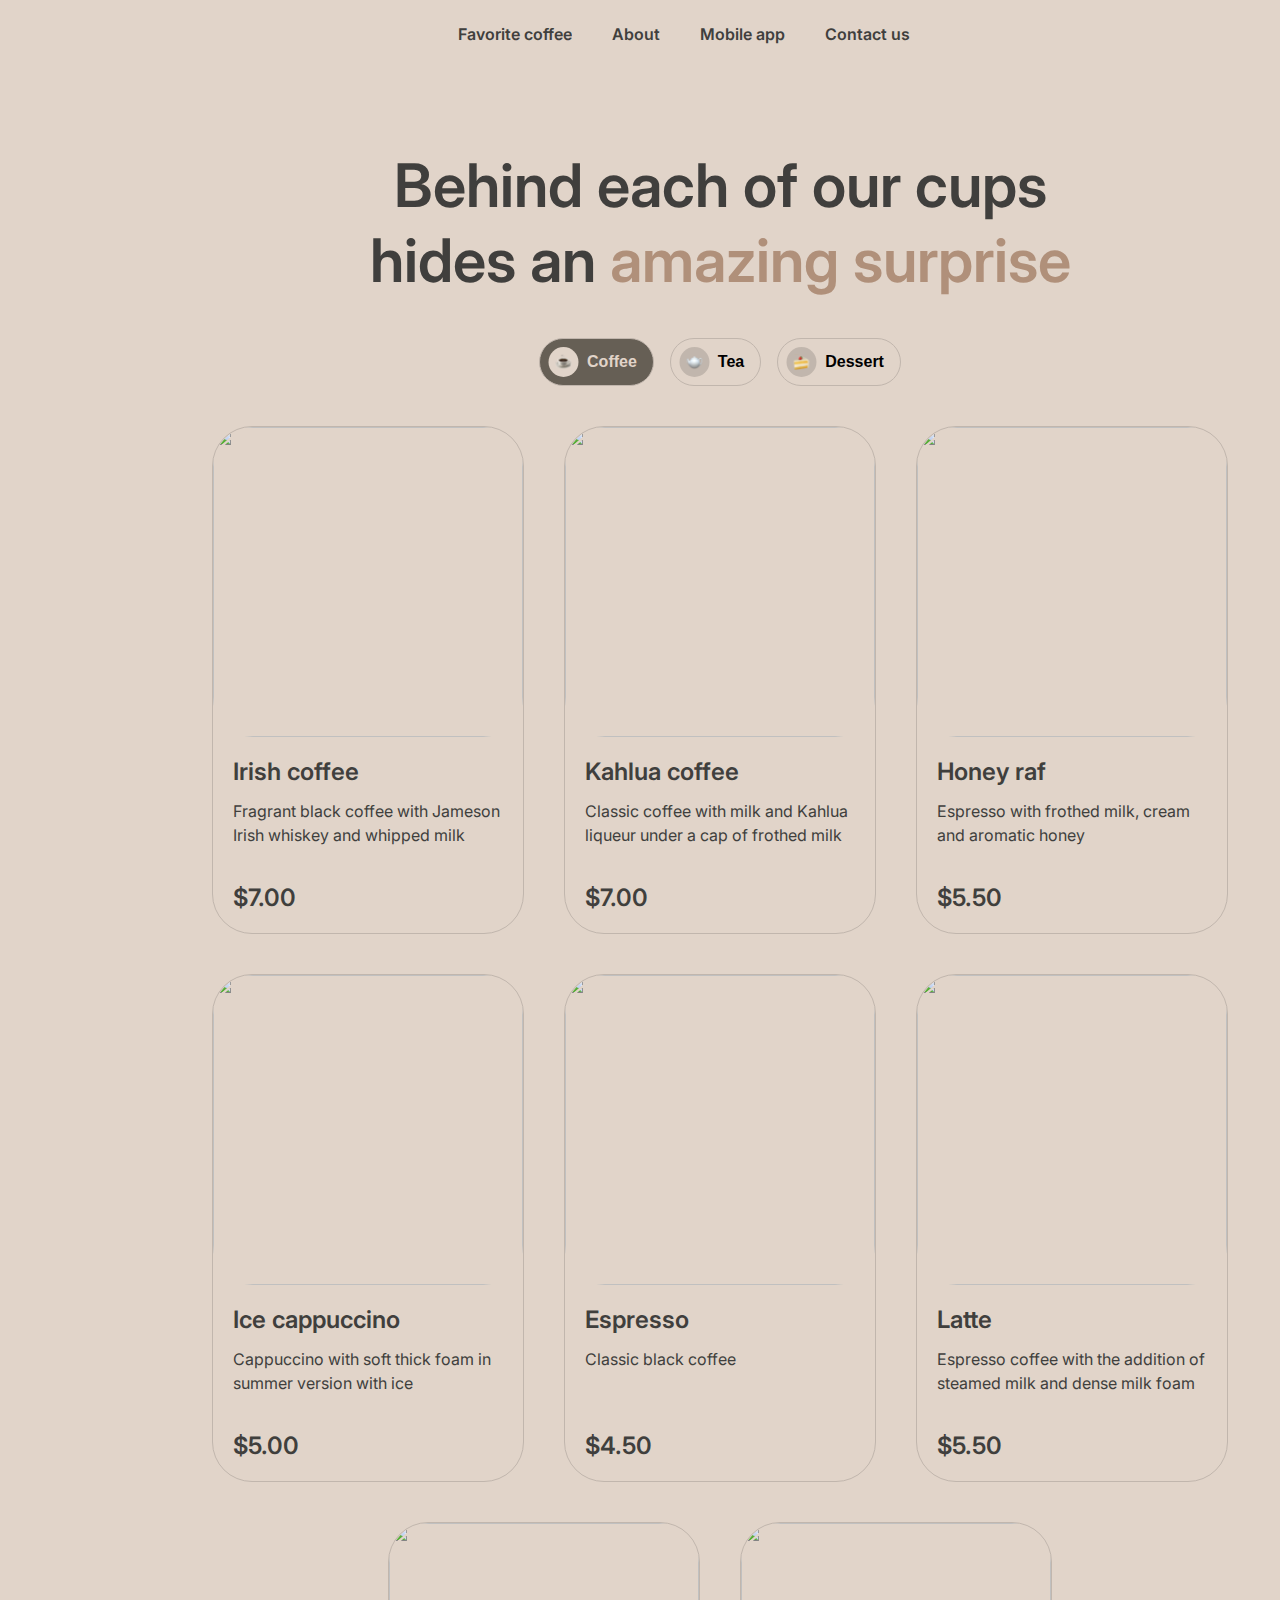
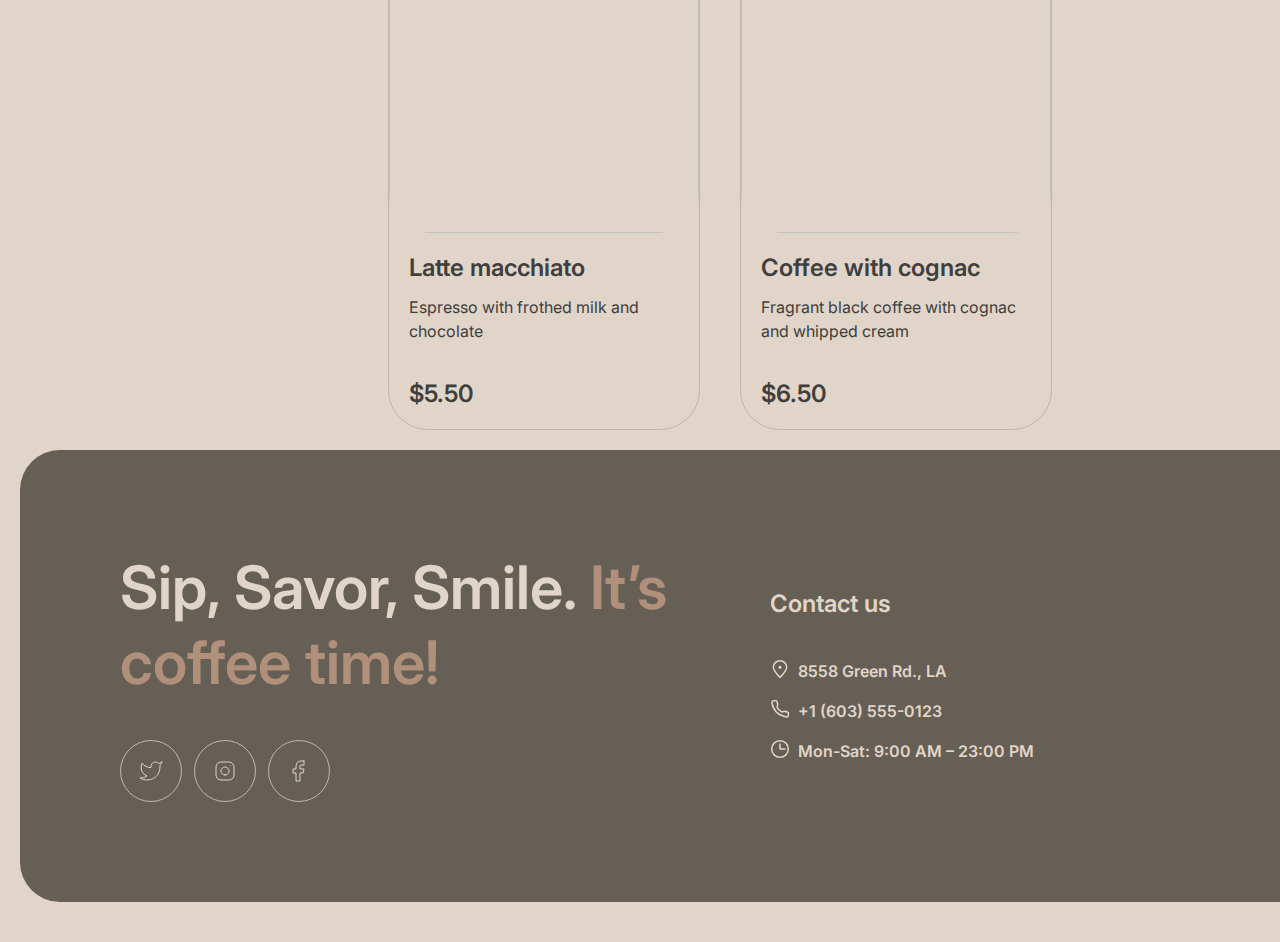
==== menu-coffee.html @ 4a67611c "feat: add file" ====
<!DOCTYPE html>
<html lang="en">
  <head>
    <meta charset="UTF-8" />
    <meta name="viewport" content="width=device-width, initial-scale=1.0" />
    <title>Coffee-House</title>

    <link rel="preconnect" href="https://fonts.googleapis.com" />
    <link rel="preconnect" href="https://fonts.gstatic.com" crossorigin />
    <link
      href="https://fonts.googleapis.com/css2?family=Inter:wght@400;600&display=swap"
      rel="stylesheet"
    />

    <link rel="stylesheet" href="/style.css" />
  </head>
  <body>
    <header>
      <div class="container">
        <div class="header-menu">
          <a href="/home.html"
            ><img class="logo" src="/svg/logo.svg" alt=""
          /></a>
          <div class="nav">
            <nav>
              <ul class="menu">
                <li>
                  <a class="menu_link" href="#Favorite-coffee"
                    >Favorite coffee</a
                  >
                </li>
                <li><a class="menu_link" href="#About">About</a></li>
                <li><a class="menu_link" href="#Mobile-app">Mobile app</a></li>
                <li><a class="menu_link" href="#footer">Contact us</a></li>
              </ul>
            </nav>
          </div>
          <div class="coffee-menu">
            <div id="menu_link" class="menu_link">
              <a id="a" href="/menu-coffee.html" class="menu_link">Menu</a>
              <svg
                xmlns="http://www.w3.org/2000/svg"
                width="20"
                height="20"
                viewBox="0 0 20 20"
                fill="none"
              >
                <path
                  d="M14.166 9.76667V11.6667C14.166 14.8883 11.5543 17.5 8.33268 17.5C5.11102 17.5 2.49935 14.8883 2.49935 11.6667V9.76667C2.49935 9.4353 2.76798 9.16667 3.09935 9.16667H13.566C13.8974 9.16667 14.166 9.4353 14.166 9.76667Z"
                  stroke="#403F3D"
                  stroke-width="1.5"
                  stroke-linecap="round"
                  stroke-linejoin="round"
                />
                <path
                  d="M9.99935 7.49996C9.99935 6.66663 10.5946 5.83329 11.7851 5.83329V5.83329C13.1 5.83329 14.166 4.7673 14.166 3.45234V2.91663"
                  stroke="#403F3D"
                  stroke-width="1.5"
                  stroke-linecap="round"
                  stroke-linejoin="round"
                />
                <path
                  d="M6.66732 7.5V7.08333C6.66732 5.70262 7.78661 4.58333 9.16732 4.58333V4.58333C10.0878 4.58333 10.834 3.83714 10.834 2.91667V2.5"
                  stroke="#403F3D"
                  stroke-width="1.5"
                  stroke-linecap="round"
                  stroke-linejoin="round"
                />
                <path
                  d="M13.334 9.16663H15.4173C16.5679 9.16663 17.5007 10.0994 17.5007 11.25C17.5007 12.4006 16.5679 13.3333 15.4173 13.3333H14.1673"
                  stroke="#403F3D"
                  stroke-width="1.5"
                  stroke-linecap="round"
                  stroke-linejoin="round"
                />
              </svg>
            </div>
          </div>
        </div>
      </div>
    </header>
    <main class="main">
      <section class="menu-coffee">
        <div class="menu-container">
          <div class="offer-menu">
            <h2 id="main-title">
              Behind each of our cups hides an
              <span class="bolt">amazing surprise</span>
            </h2>
            <div class="tabs">
              <button id="tabs-btn" class="tabs-btn">
                <svg
                  width="31"
                  height="30"
                  viewBox="0 0 31 30"
                  fill="none"
                  xmlns="http://www.w3.org/2000/svg"
                  xmlns:xlink="http://www.w3.org/1999/xlink"
                >
                  <rect x="0.5" width="30" height="30" rx="15" fill="#e1d4c9" />
                  <path
                    d="M7.5 23.12H23.5V7.12H7.5V23.12Z"
                    fill="url(#pattern0)"
                  />
                  <defs>
                    <pattern
                      id="pattern0"
                      patternContentUnits="objectBoundingBox"
                      width="1"
                      height="1"
                    >
                      <use
                        xlink:href="#image0_20338_2389"
                        transform="scale(0.015625)"
                      />
                    </pattern>
                    <image
                      id="image0_20338_2389"
                      width="64"
                      height="64"
                      xlink:href="[data-uri]"
                    />
                  </defs>
                </svg>
                <span class="link-button">Coffee</span></button
              ><button class="tabs-btn">
                <svg
                  width="31"
                  height="30"
                  viewBox="0 0 31 30"
                  fill="none"
                  xmlns="http://www.w3.org/2000/svg"
                  xmlns:xlink="http://www.w3.org/1999/xlink"
                >
                  <rect x="0.5" width="30" height="30" rx="15" fill="#C1B6AD" />
                  <path
                    d="M7.5 23.12H23.5V7.12H7.5V23.12Z"
                    fill="url(#pattern5)"
                  />
                  <defs>
                    <pattern
                      id="pattern5"
                      patternContentUnits="objectBoundingBox"
                      width="1"
                      height="1"
                    >
                      <use
                        xlink:href="#image0_20338_2771"
                        transform="scale(0.015625)"
                      />
                    </pattern>
                    <image
                      id="image0_20338_2771"
                      width="64"
                      height="64"
                      xlink:href="[data-uri]"
                    />
                  </defs>
                </svg>
                <span class="link-button"> Tea</span></button
              ><button class="tabs-btn">
                <svg
                  width="31"
                  height="30"
                  viewBox="0 0 31 30"
                  fill="none"
                  xmlns="http://www.w3.org/2000/svg"
                  xmlns:xlink="http://www.w3.org/1999/xlink"
                >
                  <rect x="0.5" width="30" height="30" rx="15" fill="#C1B6AD" />
                  <path
                    d="M7.5 23.12H23.5V7.12H7.5V23.12Z"
                    fill="url(#pattern3)"
                  />
                  <defs>
                    <pattern
                      id="pattern3"
                      patternContentUnits="objectBoundingBox"
                      width="1"
                      height="1"
                    >
                      <use
                        xlink:href="#image0_20338_2379"
                        transform="scale(0.015625)"
                      />
                    </pattern>
                    <image
                      id="image0_20338_2379"
                      width="64"
                      height="64"
                      xlink:href="[data-uri]"
                    />
                  </defs>
                </svg>
                <span class="link-button">Dessert</span>
              </button>
            </div>
          </div>
          <div class="grid">
            <div class="preview">
              <img class="box" src="/png-menu-coffee/coffee-1.png" alt="" />
              <div class="description">
                <div class="title">
                  <h3 class="heading3-coffee">Irish coffee</h3>
                  <p class="medium">
                    Fragrant black coffee with Jameson Irish whiskey and whipped
                    milk
                  </p>
                </div>
                <h3 class="heading3-coffee">$7.00</h3>
              </div>
            </div>
            <div class="preview">
              <img class="box" src="/png-menu-coffee/coffee-2.png" alt="" />
              <div class="description">
                <div class="title">
                  <h3 class="heading3-coffee">Kahlua coffee</h3>
                  <p class="medium">
                    Classic coffee with milk and Kahlua liqueur under a cap of
                    frothed milk
                  </p>
                </div>
                <h3 class="heading3-coffee">$7.00</h3>
              </div>
            </div>
            <div class="preview">
              <img class="box" src="/png-menu-coffee/coffee-3.png" alt="" />
              <div class="description">
                <div class="title">
                  <h3 class="heading3-coffee">Honey raf</h3>
                  <p class="medium">
                    Espresso with frothed milk, cream and aromatic honey
                  </p>
                </div>
                <h3 class="heading3-coffee">$5.50</h3>
              </div>
            </div>
            <div class="preview">
              <img class="box" src="/png-menu-coffee/coffee-4.png" alt="" />
              <div class="description">
                <div class="title">
                  <h3 class="heading3-coffee">Ice cappuccino</h3>
                  <p class="medium">
                    Cappuccino with soft thick foam in summer version with ice
                  </p>
                </div>
                <h3 class="heading3-coffee">$5.00</h3>
              </div>
            </div>
            <div class="preview">
              <img class="box" src="/png-menu-coffee/coffee-5.png" alt="" />
              <div class="description">
                <div class="title">
                  <h3 class="heading3-coffee">Espresso</h3>
                  <p class="medium">Classic black coffee</p>
                </div>
                <h3 class="heading3-coffee">$4.50</h3>
              </div>
            </div>
            <div class="preview">
              <img class="box" src="/png-menu-coffee/coffee-6.png" alt="" />
              <div class="description">
                <div class="title">
                  <h3 class="heading3-coffee">Latte</h3>
                  <p class="medium">
                    Espresso coffee with the addition of steamed milk and dense
                    milk foam
                  </p>
                </div>
                <h3 class="heading3-coffee">$5.50</h3>
              </div>
            </div>
            <div class="preview">
              <img class="box" src="/png-menu-coffee/coffee-7.png" alt="" />
              <div class="description">
                <div class="title">
                  <h3 class="heading3-coffee">Latte macchiato</h3>
                  <p class="medium">Espresso with frothed milk and chocolate</p>
                </div>
                <h3 class="heading3-coffee">$5.50</h3>
              </div>
            </div>
            <div class="preview">
              <img class="box" src="/png-menu-coffee/coffee-8.png" alt="" />
              <div class="description">
                <div class="title">
                  <h3 class="heading3-coffee">Coffee with cognac</h3>
                  <p class="medium">
                    Fragrant black coffee with cognac and whipped cream
                  </p>
                </div>
                <h3 class="heading3-coffee">$6.50</h3>
              </div>
            </div>
          </div>
        </div>
      </section>
      <footer id="footer" class="contacts">
        <div class="container-footer">
          <div class="offer-cont">
            <h2 class="text-footer">
              Sip, Savor, Smile.
              <span class="text-footer-bolt">It’s coffee time!</span>
            </h2>
            <div class="socials">
              <a target="_blank" class="icon" href="">
                <svg
                  xmlns="http://www.w3.org/2000/svg"
                  width="24"
                  height="24"
                  viewBox="0 0 24 24"
                  fill="none"
                >
                  <path
                    d="M23 3.01006C23 3.01006 20.9821 4.20217 19.86 4.54006C19.2577 3.84757 18.4573 3.35675 17.567 3.13398C16.6767 2.91122 15.7395 2.96725 14.8821 3.29451C14.0247 3.62177 13.2884 4.20446 12.773 4.96377C12.2575 5.72309 11.9877 6.62239 12 7.54006V8.54006C10.2426 8.58562 8.50127 8.19587 6.93101 7.4055C5.36074 6.61513 4.01032 5.44869 3 4.01006C3 4.01006 -1 13.0101 8 17.0101C5.94053 18.408 3.48716 19.109 1 19.0101C10 24.0101 21 19.0101 21 7.51006C20.9991 7.23151 20.9723 6.95365 20.92 6.68006C21.9406 5.67355 23 3.01006 23 3.01006Z"
                    stroke="#E1D4C9"
                    stroke-linecap="round"
                    stroke-linejoin="round"
                  />
                </svg>
              </a>
              <a target="_blank" class="icon" href="">
                <svg
                  xmlns="http://www.w3.org/2000/svg"
                  width="24"
                  height="24"
                  viewBox="0 0 24 24"
                  fill="none"
                >
                  <path
                    d="M12 16C14.2091 16 16 14.2091 16 12C16 9.79086 14.2091 8 12 8C9.79086 8 8 9.79086 8 12C8 14.2091 9.79086 16 12 16Z"
                    stroke="#E1D4C9"
                    stroke-linecap="round"
                    stroke-linejoin="round"
                  />
                  <path
                    d="M3 16V8C3 5.23858 5.23858 3 8 3H16C18.7614 3 21 5.23858 21 8V16C21 18.7614 18.7614 21 16 21H8C5.23858 21 3 18.7614 3 16Z"
                    stroke="#E1D4C9"
                  />
                  <path
                    d="M17.5 6.51L17.51 6.49889"
                    stroke="#E1D4C9"
                    stroke-linecap="round"
                    stroke-linejoin="round"
                  />
                </svg>
              </a>
              <a target="_blank" class="icon" href="">
                <svg
                  xmlns="http://www.w3.org/2000/svg"
                  width="24"
                  height="24"
                  viewBox="0 0 24 24"
                  fill="none"
                >
                  <path
                    d="M17 2H14C12.6739 2 11.4021 2.52678 10.4645 3.46447C9.52678 4.40215 9 5.67392 9 7V10H6V14H9V22H13V14H16L17 10H13V7C13 6.73478 13.1054 6.48043 13.2929 6.29289C13.4804 6.10536 13.7348 6 14 6H17V2Z"
                    stroke="#E1D4C9"
                    stroke-linecap="round"
                    stroke-linejoin="round"
                  />
                </svg>
              </a>
            </div>
          </div>
          <div class="contacts-info">
            <h3 class="heading3">Contact us</h3>
            <div class="contacts-block">
              <div class="link-item">
                <div id="menu_link-footer" class="menu_link">
                  <svg
                    xmlns="http://www.w3.org/2000/svg"
                    width="20"
                    height="20"
                    viewBox="0 0 20 20"
                    fill="none"
                  >
                    <path
                      d="M16.6663 8.33329C16.6663 12.0152 9.99967 18.3333 9.99967 18.3333C9.99967 18.3333 3.33301 12.0152 3.33301 8.33329C3.33301 4.65139 6.31778 1.66663 9.99967 1.66663C13.6816 1.66663 16.6663 4.65139 16.6663 8.33329Z"
                      stroke="#E1D4C9"
                      stroke-width="1.5"
                    />
                    <path
                      d="M10.0003 9.16667C10.4606 9.16667 10.8337 8.79357 10.8337 8.33333C10.8337 7.8731 10.4606 7.5 10.0003 7.5C9.54009 7.5 9.16699 7.8731 9.16699 8.33333C9.16699 8.79357 9.54009 9.16667 10.0003 9.16667Z"
                      fill="#E1D4C9"
                      stroke="#E1D4C9"
                      stroke-width="1.5"
                      stroke-linecap="round"
                      stroke-linejoin="round"
                    />
                  </svg>
                  <a
                    class="link-button-footer"
                    href="https://www.google.com/maps/search/8558+Green+Rd.,++LA/@34.020479,-118.4117325,10z"
                  >
                    8558 Green Rd., LA
                  </a>
                </div>
              </div>
              <div class="link-item">
                <div id="menu_link-footer" class="menu_link">
                  <svg
                    xmlns="http://www.w3.org/2000/svg"
                    width="20"
                    height="20"
                    viewBox="0 0 20 20"
                    fill="none"
                  >
                    <path
                      d="M15.0984 12.2516L11.6665 12.9166C9.34845 11.7531 7.91654 10.4166 7.08321 8.33329L7.72483 4.89154L6.51197 1.66663L3.72946 1.66663C2.60191 1.66663 1.71466 2.59958 1.90108 3.71161C2.29888 6.08454 3.37231 10.0391 6.24987 12.9166C9.27338 15.9401 13.5661 17.3318 16.1378 17.9288C17.299 18.1983 18.3332 17.2908 18.3332 16.0988L18.3332 13.4843L15.0984 12.2516Z"
                      stroke="#E1D4C9"
                      stroke-width="1.5"
                      stroke-linecap="round"
                      stroke-linejoin="round"
                    />
                  </svg>
                  <a
                    class="link-button-footer"
                    href="tell:+1%20(603)%20555-0123"
                  >
                    +1 (603) 555-0123
                  </a>
                </div>
              </div>
              <div class="link">
                <svg
                  xmlns="http://www.w3.org/2000/svg"
                  width="20"
                  height="20"
                  viewBox="0 0 20 20"
                  fill="none"
                >
                  <g clip-path="url(#clip0_217_1736)">
                    <path
                      d="M10 5L10 10L15 10"
                      stroke="#E1D4C9"
                      stroke-width="1.5"
                      stroke-linecap="round"
                      stroke-linejoin="round"
                    />
                    <path
                      d="M10.0003 18.3333C14.6027 18.3333 18.3337 14.6023 18.3337 9.99996C18.3337 5.39759 14.6027 1.66663 10.0003 1.66663C5.39795 1.66663 1.66699 5.39759 1.66699 9.99996C1.66699 14.6023 5.39795 18.3333 10.0003 18.3333Z"
                      stroke="#E1D4C9"
                      stroke-width="1.5"
                      stroke-linecap="round"
                      stroke-linejoin="round"
                    />
                  </g>
                  <defs>
                    <clipPath id="clip0_217_1736">
                      <rect width="20" height="20" fill="white" />
                    </clipPath>
                  </defs>
                </svg>
                <p class="link-button-footer">Mon-Sat: 9:00 AM – 23:00 PM</p>
              </div>
            </div>
          </div>
        </div>
      </footer>
    </main>
  </body>
</html>
---- style.css ----
html,
body,
div,
span,
applet,
object,
iframe,
h1,
h2,
h3,
h4,
h5,
h6,
p,
blockquote,
pre,
a,
abbr,
acronym,
address,
big,
cite,
code,
del,
dfn,
em,
img,
ins,
kbd,
q,
s,
samp,
small,
strike,
strong,
sub,
sup,
tt,
var,
b,
u,
i,
center,
dl,
dt,
dd,
ol,
ul,
li,
fieldset,
form,
label,
legend,
table,
caption,
tbody,
tfoot,
thead,
tr,
th,
td,
article,
aside,
canvas,
details,
embed,
figure,
figcaption,
footer,
header,
hgroup,
menu,
nav,
output,
ruby,
section,
summary,
time,
mark,
audio,
video {
  margin: 0;
  padding: 0;
  border: 0;
  font-size: 100%;
  font: inherit;
  vertical-align: baseline;
}
/* HTML5 display-role reset for older browsers */
article,
aside,
details,
figcaption,
figure,
footer,
header,
hgroup,
menu,
nav,
section {
  display: block;
}
body {
  line-height: 1;
}
ol,
ul {
  list-style: none;
}
blockquote,
q {
  quotes: none;
}
blockquote:before,
blockquote:after,
q:before,
q:after {
  content: "";
  content: none;
}
table {
  border-collapse: collapse;
  border-spacing: 0;
}
/* ------- */
html {
  scroll-behavior: smooth;
}
body {
  width: 1440px;
  padding: 20px 0px 40px 0px;
  margin: 0 auto;
  background: var(--background-body, #e1d4c9);
  font-family: Inter;
  /* border: 1px solid var(--border-light, #403f3d); */
  gap: 100px;
}
ul {
  list-style: none;
  margin: 0;
}
a {
  text-decoration: none;
  color: inherit;
}
/* a:hover {
  text-decoration: underline;
} */
header {
  display: flex;
  flex-direction: column;
  align-items: center;
  gap: 20px;
  align-self: stretch;
  margin-bottom: 100px;
}
.container {
  display: flex;
  padding: 0px 40px;
  flex-direction: column;
  justify-content: center;
  align-items: center;
  align-self: stretch;
  gap: 40px;
}
.header-menu {
  display: flex;
  max-width: 1360px;
  justify-content: space-between;
  align-items: center;
  align-self: stretch;
}
.logo {
  cursor: pointer;
}
.nav {
  display: flex;
  justify-content: space-between;
  align-items: center;
}
.menu {
  display: flex;
  align-items: center;
  justify-content: center;
  gap: 40px;
  flex: 1 0 0;
  align-self: stretch;
}
.menu_link {
  display: flex;
  justify-content: center;
  align-items: flex-start;
  gap: 8px;
  color: var(--text-dark, #403f3d);
  font-size: 16px;
  font-weight: 600;
  line-height: 150%; /* 24px */
  position: relative;
  overflow: hidden; /* Скрыть части псевдоэлемента, выходящие за границы */
}
.menu_link::after {
  content: "";
  display: block;
  width: 0; /* Начальная ширина линии */
  height: 2px;
  background: #403f3d;
  position: absolute;
  bottom: 0;
  left: 50%; /* Разместить линию по центру */
  transform: translateX(-50%); /* Центрировать линию относительно текста */
  transition: width 1s ease; /* Плавное изменение ширины линии */
}
.menu_link:hover::after {
  width: 100%; /* Увеличение ширины линии при наведении мыши */
}
#menu_link:after {
  width: 100%; /* Увеличение ширины линии при наведении мыши */
}
#menu_link-footer:after {
  background: #e1d4c9;
}
.coffee-menu {
  display: flex;
  height: 28px;
  justify-content: flex-end;
  align-items: center;
  cursor: pointer;
}
.coffee-menu:hover .line {
  display: block;
}
.hero {
  display: flex;
  padding: 0px 40px;
  flex-direction: column;
  align-items: center;
  align-self: stretch;
}
.hero-container {
  display: flex;
  padding: 0px 40px;
  flex-direction: column;
  align-items: center;
  align-self: stretch;
  max-width: 1360px;
  padding: 100px;
  align-items: flex-start;
  border-radius: 40px;
  background: url(/img/img-hero.png), lightgray 50% / cover no-repeat;
}
.offer {
  display: flex;
  width: 530px;
  flex-direction: column;
  justify-content: center;
  align-items: flex-start;
  gap: 40px;
}
.main-title {
  color: var(--text-light, #e1d4c9);
  font-size: 72px;
  font-weight: 600;
  line-height: 105%;
}
.bolt {
  color: var(--text-accent, #b0907a);
}
.text-medium0 {
  color: var(--text-light, #e1d4c9);

  font-size: 16px;
  font-weight: 400;
  line-height: 150%; /* 24px */
}
.button-primary {
  display: flex;
  width: 200px;
  padding: 20px 78px;
  justify-content: center;
  align-items: center;
  gap: 8px;
  cursor: pointer;
  border: none;
  border-radius: 100px;
  background: var(--background-body, #e1d4c9);
  color: var(--text-dark, #403f3d);
  text-align: center;

  font-size: 16px;
  font-weight: 600;
  line-height: 150%; /* 24px */
  position: relative;
}
.button-primary svg {
  position: absolute;
  right: 54px; /* Расстояние от текста до иконки */
  opacity: 0;
  transition: opacity 1s ease;
}
.button-primary:hover svg {
  opacity: 1;
}
/* favorite-coffee */
.favorite-coffee {
  display: flex;
  padding: 0px 40px;
  flex-direction: column;
  align-items: center;
  align-self: stretch;
  margin-bottom: 100px;
}
h2 {
  color: var(--text-dark, #403f3d);
  font-size: 60px;
  font-weight: 600;
  line-height: 125%; /* 75px */
}
.container-slider {
  display: flex;
  justify-content: space-between;
  align-items: center;
  gap: 40px;
  align-self: stretch;
}
.slider {
  display: flex;
  width: 1152px;
  min-width: 480px;
  max-width: 1162px;
  flex-direction: column;
  align-items: center;
}
.icon-button {
  display: flex;
  width: 60px;
  height: 60px;
  justify-content: center;
  align-items: center;
  border-radius: 100px;
  border: 1px solid var(--border-dark, #665f55);
  background: var(--background-container, #e1d4c9);
  cursor: pointer;
    transition: background-color 1s ease, color 1s ease; /* Добавлено */
}
.icon-button:hover {
  background: var(--background-container, #665f55);
}
.icon-button:hover svg path {
  stroke: #e1d4c9;
  transition: stroke 1s ease;
}
.content {
  display: flex;
  width: 480px;
  max-width: 480px;
  flex-direction: column;
  align-items: center;
  gap: 20px;
}
.description0 {
  display: flex;
  flex-direction: column;
  align-items: center;
  gap: 16px;
  align-self: stretch;
}
.text-heading3 {
  color: var(--text-dark, #403f3d);
  text-align: center;
  font-size: 24px;
  font-weight: 600;
  line-height: 125%; /* 30px */
}
.text-medium1 {
  color: var(--text-light, #403f3d);
  font-size: 16px;
  font-weight: 400;
  line-height: 150%; /* 24px */
}
.controls {
  margin-top: 40px;
  display: flex;
  align-items: flex-start;
  gap: 12px;
}
.control {
  width: 40px;
  height: 4px;
  border-radius: 100px;
  background: var(--border-dark, #c1b6ad);
  cursor: pointer;
  border: none;
}
.control:hover {
  background: #665f55;
}
/* about */
.about {
  display: flex;
  flex-direction: column;
  align-items: center;
  gap: 40px;
  align-self: stretch;
  margin-bottom: 100px;
}
.images {
  display: flex;
  max-width: 1360px;
  align-items: flex-start;
  gap: 40px;
  align-self: stretch;
}
.column {
  display: flex;
  flex-direction: column;
  align-items: flex-start;
  gap: 40px;
}
.img-about {
  border-radius: 20px;
  transition: transform 1s ease;
}
.img-about:hover {
  transform: scale(1.1); /* Увеличиваем размер при наведении */
}
/* mobile-app */
.mobile-app {
  display: flex;
  justify-content: center;
  align-items: center;
  gap: 100px;
  align-self: stretch;
  margin-bottom: 100px;
}
.offer1 {
  display: flex;
  flex-direction: column;
  justify-content: center;
  align-items: flex-start;
  gap: 40px;
}
.buttons {
  display: flex;
  align-items: flex-start;
  gap: 20px;
}
.button-app-store {
  display: flex;
  width: 200px;
  padding: 12px 20px;
  align-items: center;
  gap: 8px;
  border-radius: 100px;
  border: 1px solid var(--border-dark, #665f55);
  color: var(--text-dark, #403f3d);
  background-color: #e1d4c9;
  cursor: pointer;
  transition: background-color 1s ease, color 1s ease; /* Добавлено */
}
.button-app-store:hover svg path {
  fill: #e1d4c9;
  transition: fill 1s ease;
}
.button-app-store:hover {
  background-color: #665f55;
  color: #e1d4c9;
}

.link-button {
  font-size: 16px;
  font-weight: 600;
  line-height: 150%; /* 24px */
  white-space: nowrap;
}
.caption {
  text-align: start;
  font-size: 10px;
  font-weight: 600;
  line-height: 140%; /* 14px */
  white-space: nowrap;
}
.text {
  display: flex;
  flex-direction: column;
}
.container1 {
  display: flex;
  max-width: 1360px;
  padding: 0px 40px;
  flex-direction: column;
  justify-content: center;
  align-items: center;
  align-self: stretch;
  gap: 40px;
  flex-direction: row;
}
/* contacts */
.contacts {
  display: flex;
  flex-direction: column;
  justify-content: center;
  align-items: center;
  align-self: stretch;
  margin: 0 20px;
}
.container-footer {
  display: flex;
  max-width: 1360px;
  padding: 100px;
  justify-content: center;
  align-items: center;
  gap: 100px;
  align-self: stretch;
  border-radius: 40px;
  background: var(--background-container, #665f55);
}
.offer-cont {
  display: flex;
  flex-direction: column;
  justify-content: center;
  align-items: flex-start;
  gap: 40px;
  flex: 1 0 0;
}
.text-footer {
  color: var(--text-light, #e1d4c9);
  font-size: 60px;
  font-weight: 600;
  line-height: 125%; /* 75px */
}
.text-footer-bolt {
  color: var(--text-accent, #b0907a);
}
.socials {
  display: flex;
  align-items: center;
  gap: 12px;
}
.icon {
  display: flex;
  width: 60px;
  height: 60px;
  justify-content: center;
  align-items: center;
  border-radius: 100px;
  border: 1px solid var(--border-light, #c1b6ad);
  cursor: pointer;
  transition: background-color 1s ease, color 1s ease; /* Добавлено */
}
.icon:hover {
  background: var(--background-container, #e1d4c9);
}
.icon:hover svg path {
  stroke: #403f3d;
}
.contacts-info {
  display: flex;
  flex-direction: column;
  justify-content: center;
  align-items: flex-start;
  gap: 40px;
  flex: 1 0 0;
}
.heading3 {
  color: var(--text-light, #e1d4c9);
  font-size: 24px;
  font-weight: 600;
  line-height: 125%; /* 30px */
}
.contacts-block {
  display: flex;
  flex-direction: column;
  justify-content: center;
  align-items: flex-start;
  gap: 16px;
}
.link-item {
  display: flex;
  flex-direction: column;
  align-items: center;
  gap: 4px;
  position: relative; /* Добавлено */
}
.link {
  display: flex;
  justify-content: center;
  align-items: flex-start;
  gap: 8px;
  position: relative; /* Добавлено */
}
.link-button-footer {
  display: flex;
  align-items: center;
  justify-content: center;
  gap: 8px;
  color: var(--text-light, #e1d4c9);
  font-size: 16px;
  font-weight: 600;
  line-height: 150%; /* 24px */
}
/* menu-coffee */
.main {
  display: flex;
  flex-direction: column;
  align-items: center;
  gap: 20px;
  align-self: stretch;
}
.menu-coffee {
  display: flex;
  padding: 0px 40px;
  flex-direction: column;
  justify-content: center;
  align-items: flex-start;
  gap: 40px;
  align-self: stretch;
}
.menu-container {
  display: flex;
  max-width: 1360px;
  flex-direction: column;
  justify-content: center;
  align-items: flex-start;
  gap: 40px;
  align-self: stretch;
}
.offer-menu {
  display: flex;
  flex-direction: column;
  align-items: center;
  gap: 40px;
  align-self: stretch;
}
#main-title {
  color: var(--text-dark, #403f3d);
  text-align: center;
  width: 800px;
  font-size: 60px;
  font-weight: 600;
  line-height: 125%; /* 75px */
}
.tabs {
  display: flex;
  justify-content: center;
  align-items: center;
  gap: 16px;
}
.tabs-btn {
  display: flex;
  padding: 8px 16px 8px 8px;
  justify-content: center;
  align-items: center;
  gap: 8px;
  border-radius: 100px;
  background: var(--background-container, #e1d4c9);
  border: 1px solid var(--border-light, #c1b6ad);
  cursor: pointer;
  transition: background-color 1s ease, color 1s ease; /* Добавлено */
}
.tabs-btn:hover svg rect {
  fill: #e1d4c9;
  transition: fill 1s ease;
}
.tabs-btn:hover {
  background-color: #665f55;
  color: #e1d4c9;
}
#tabs-btn {
  background-color: #665f55;
  color: #e1d4c9;
}
.grid {
  display: flex;
  max-width: 1360px;
  justify-content: center;
  align-items: flex-start;
  align-content: flex-start;
  gap: 40px;
  flex-wrap: wrap;
}
.preview {
  display: flex;
  height: 506px;
  flex-direction: column;
  align-items: center;
  border-radius: 40px;
  border: 1px solid var(--border-light, #c1b6ad);
  overflow: hidden; /* Скрыть изображение, которое выходит за границы */
  position: relative; /* Необходимо для позиционирования псевдоэлемента */
}
.box {
  width: 310px;
  height: 310px;
  flex-shrink: 0;
  border-radius: 40px;
  transition: transform 0.3s ease;
}
.preview:hover .box {
  transform: scale(1.05);
}
.description {
  display: flex;
  padding: 20px;
  flex-direction: column;
  justify-content: space-between;
  align-items: flex-start;
  flex: 1 0 0;
  align-self: stretch;
  width: 270px;
}
.title {
  display: flex;
  flex-direction: column;
  justify-content: center;
  align-items: flex-start;
  gap: 12px;
  align-self: stretch;
}
.heading3-coffee {
  color: var(--text-dark, #403f3d);
  font-size: 24px;
  font-weight: 600;
  line-height: 125%; /* 30px */
  align-self: stretch;
}
.medium {
  color: var(--text-dark, #403f3d);
  font-size: 16px;
  font-weight: 400;
  line-height: 150%; /* 24px */
  align-self: stretch;
}
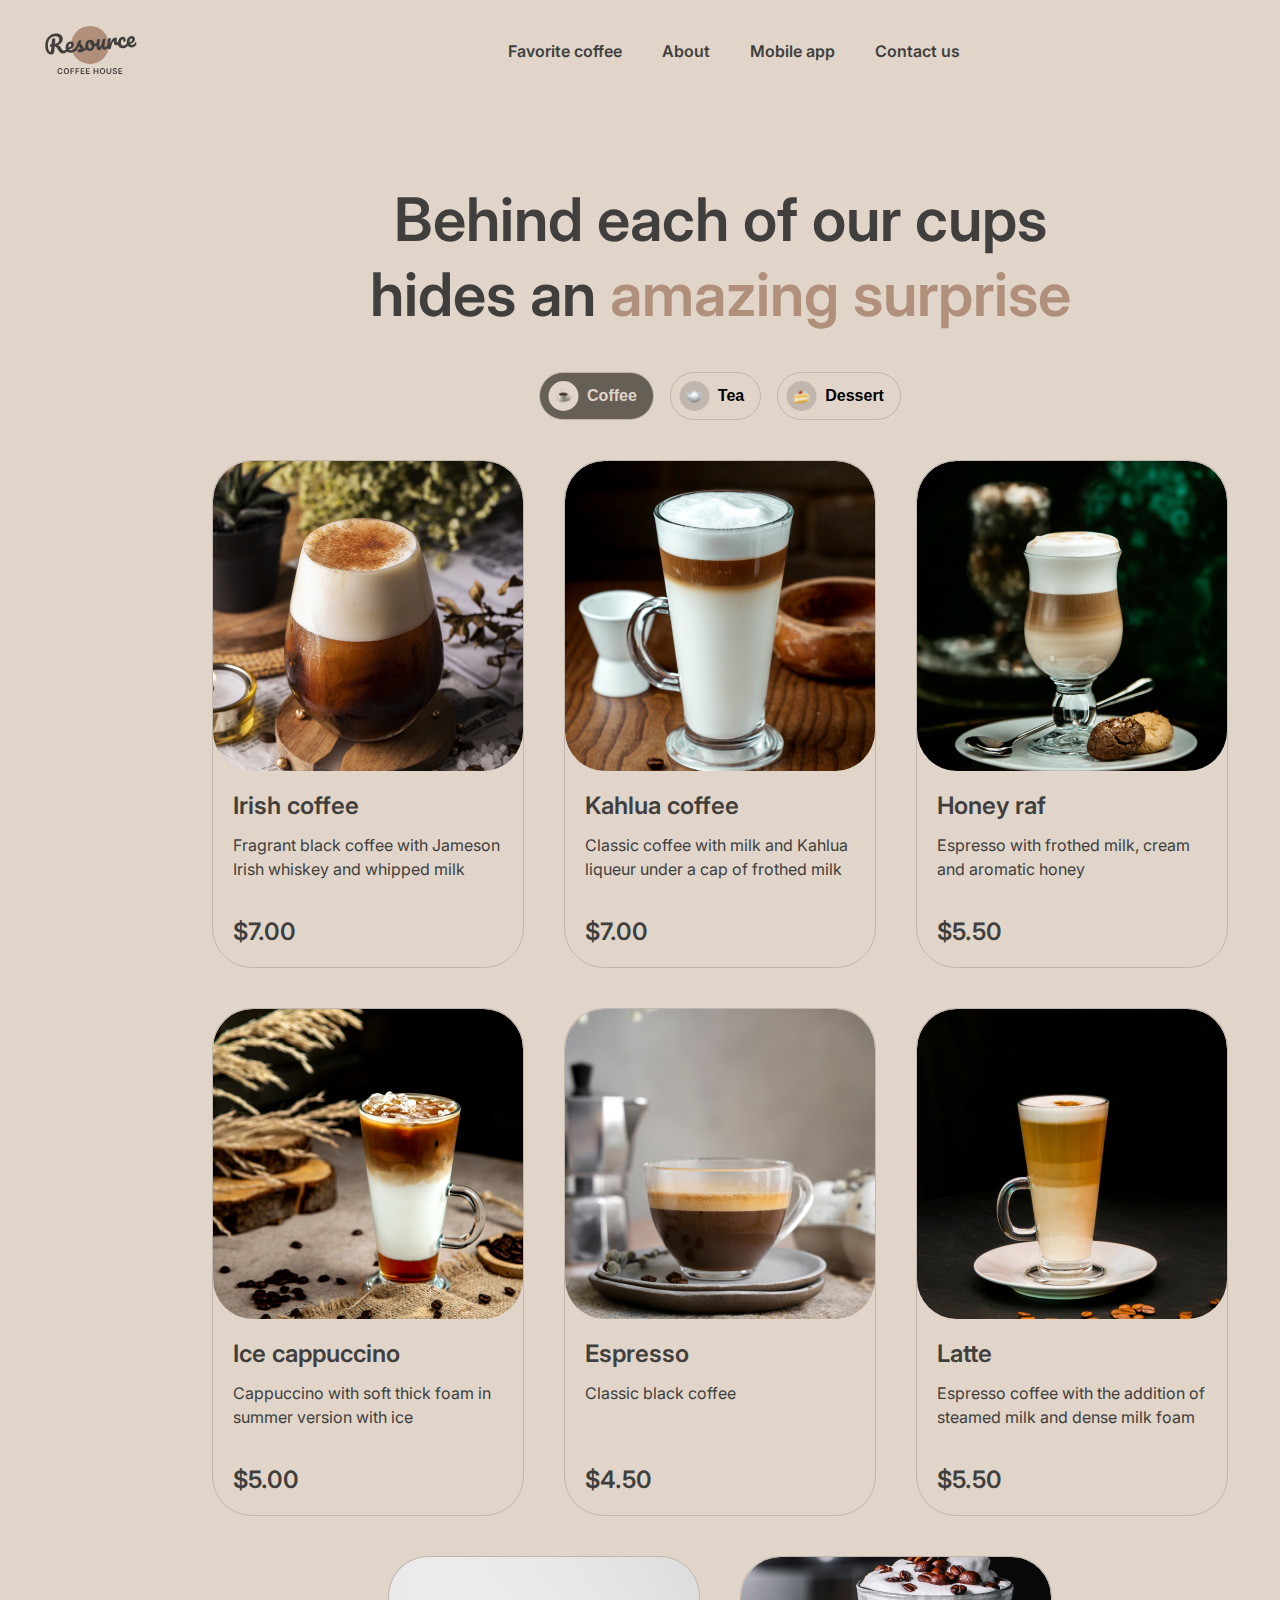
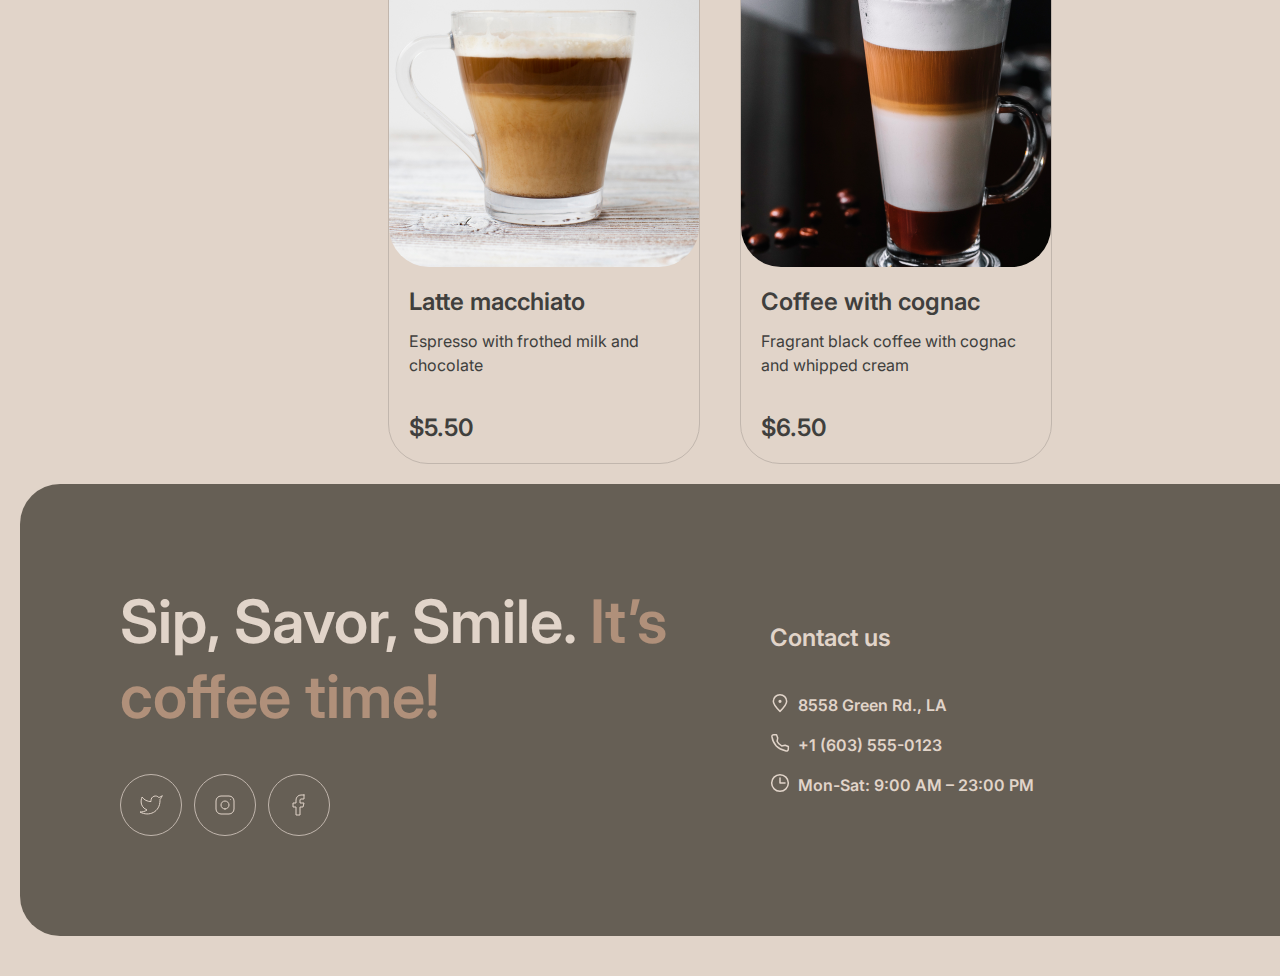
==== commit 6dfc0b44: "feat: add file" ====
--- a/menu-coffee.html
+++ b/menu-coffee.html
@@ -12,14 +12,14 @@
       rel="stylesheet"
     />
 
-    <link rel="stylesheet" href="/style.css" />
+    <link rel="stylesheet" href="style.css" />
   </head>
   <body>
     <header>
       <div class="container">
         <div class="header-menu">
-          <a href="/home.html"
-            ><img class="logo" src="/svg/logo.svg" alt=""
+          <a href="index.html"
+            ><img class="logo" src="svg/logo.svg" alt=""
           /></a>
           <div class="nav">
             <nav>
@@ -37,7 +37,7 @@
           </div>
           <div class="coffee-menu">
             <div id="menu_link" class="menu_link">
-              <a id="a" href="/menu-coffee.html" class="menu_link">Menu</a>
+              <a id="a" href="menu-coffee.html" class="menu_link">Menu</a>
               <svg
                 xmlns="http://www.w3.org/2000/svg"
                 width="20"
@@ -198,7 +198,7 @@
           </div>
           <div class="grid">
             <div class="preview">
-              <img class="box" src="/png-menu-coffee/coffee-1.png" alt="" />
+              <img class="box" src="png-menu-coffee/coffee-1.png" alt="" />
               <div class="description">
                 <div class="title">
                   <h3 class="heading3-coffee">Irish coffee</h3>
@@ -211,7 +211,7 @@
               </div>
             </div>
             <div class="preview">
-              <img class="box" src="/png-menu-coffee/coffee-2.png" alt="" />
+              <img class="box" src="png-menu-coffee/coffee-2.png" alt="" />
               <div class="description">
                 <div class="title">
                   <h3 class="heading3-coffee">Kahlua coffee</h3>
@@ -224,7 +224,7 @@
               </div>
             </div>
             <div class="preview">
-              <img class="box" src="/png-menu-coffee/coffee-3.png" alt="" />
+              <img class="box" src="png-menu-coffee/coffee-3.png" alt="" />
               <div class="description">
                 <div class="title">
                   <h3 class="heading3-coffee">Honey raf</h3>
@@ -236,7 +236,7 @@
               </div>
             </div>
             <div class="preview">
-              <img class="box" src="/png-menu-coffee/coffee-4.png" alt="" />
+              <img class="box" src="png-menu-coffee/coffee-4.png" alt="" />
               <div class="description">
                 <div class="title">
                   <h3 class="heading3-coffee">Ice cappuccino</h3>
@@ -248,7 +248,7 @@
               </div>
             </div>
             <div class="preview">
-              <img class="box" src="/png-menu-coffee/coffee-5.png" alt="" />
+              <img class="box" src="png-menu-coffee/coffee-5.png" alt="" />
               <div class="description">
                 <div class="title">
                   <h3 class="heading3-coffee">Espresso</h3>
@@ -258,7 +258,7 @@
               </div>
             </div>
             <div class="preview">
-              <img class="box" src="/png-menu-coffee/coffee-6.png" alt="" />
+              <img class="box" src="png-menu-coffee/coffee-6.png" alt="" />
               <div class="description">
                 <div class="title">
                   <h3 class="heading3-coffee">Latte</h3>
@@ -271,7 +271,7 @@
               </div>
             </div>
             <div class="preview">
-              <img class="box" src="/png-menu-coffee/coffee-7.png" alt="" />
+              <img class="box" src="png-menu-coffee/coffee-7.png" alt="" />
               <div class="description">
                 <div class="title">
                   <h3 class="heading3-coffee">Latte macchiato</h3>
@@ -281,7 +281,7 @@
               </div>
             </div>
             <div class="preview">
-              <img class="box" src="/png-menu-coffee/coffee-8.png" alt="" />
+              <img class="box" src="png-menu-coffee/coffee-8.png" alt="" />
               <div class="description">
                 <div class="title">
                   <h3 class="heading3-coffee">Coffee with cognac</h3>
